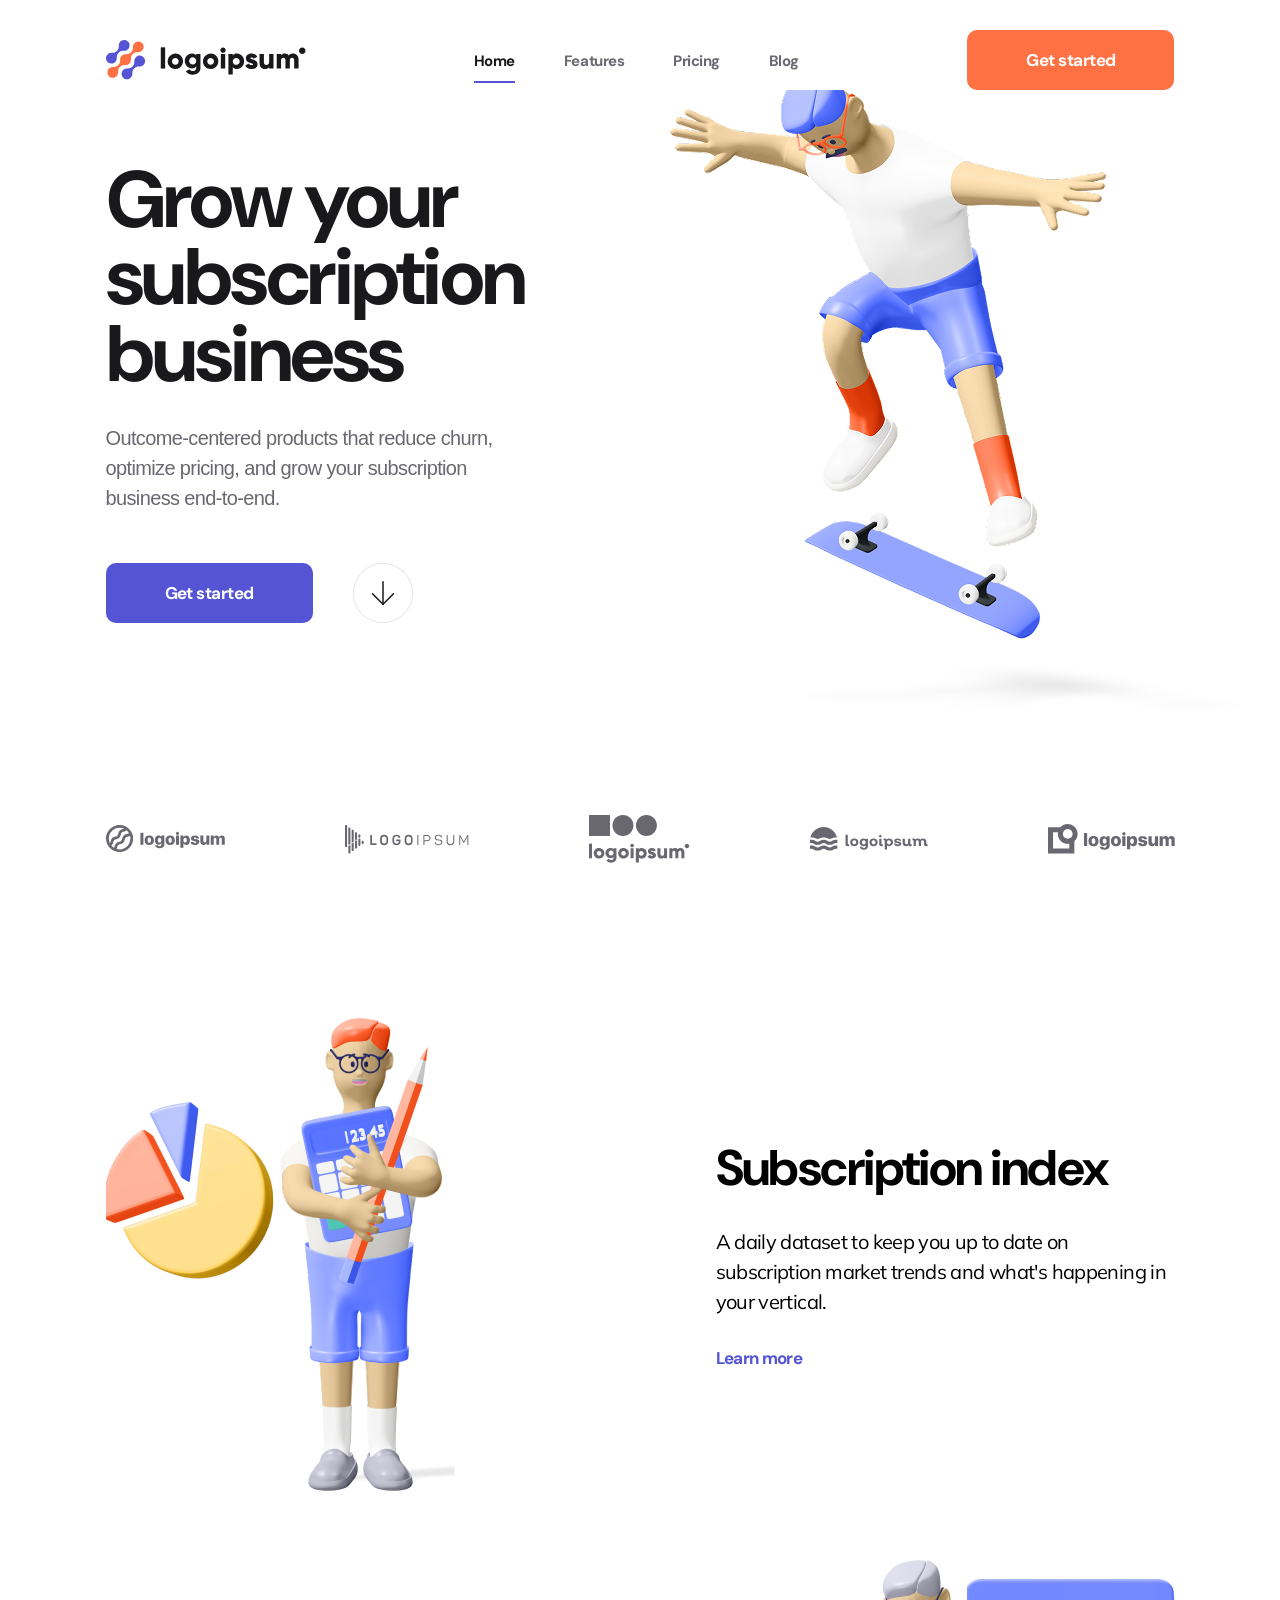
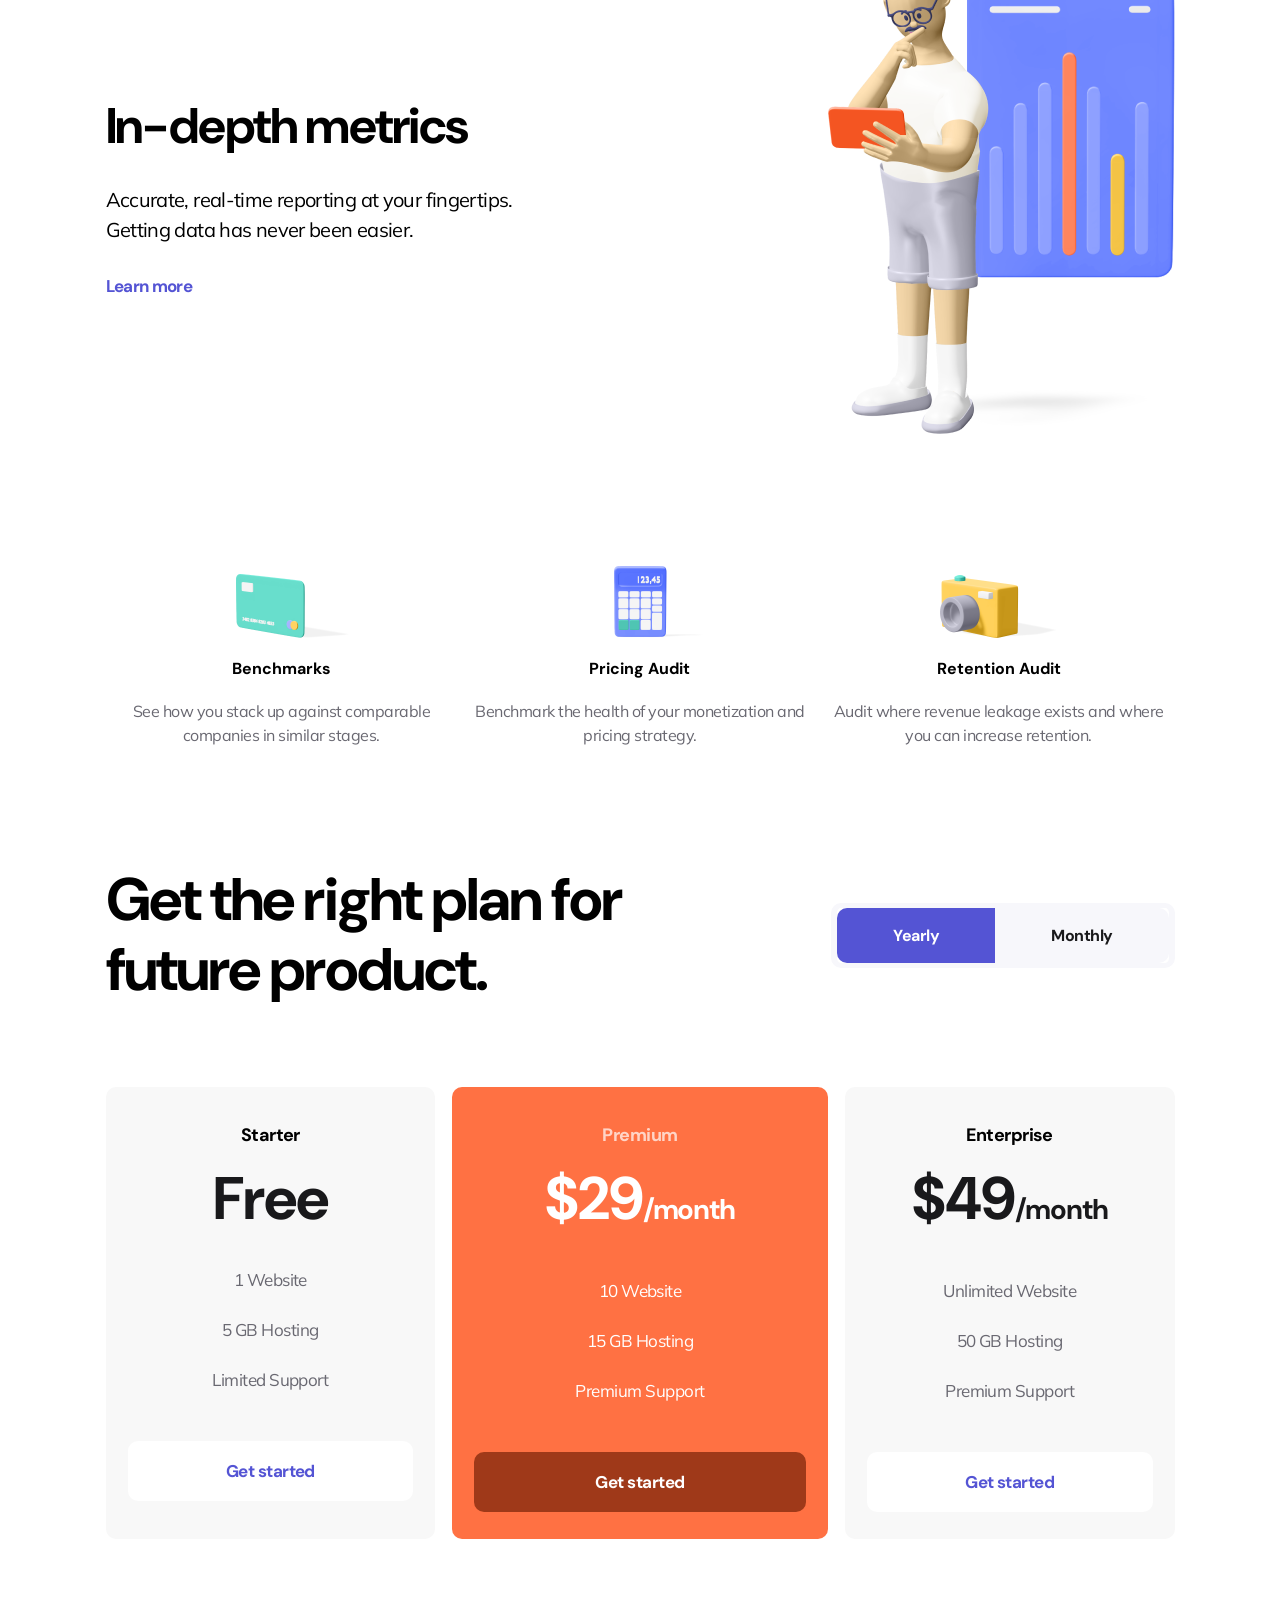
==== index.html @ ec20d64c "Add files via upload" ====
<!DOCTYPE html>
<html lang="en">
<head>
    <meta charset="UTF-8">
    <meta name="viewport" content="width=device-width, initial-scale=1.0">
    <title>Logoipsum</title>
    <link rel="stylesheet" href="style.css">
    <link rel="shortcut icon" href="images/favicon.svg" type="image/x-icon">
    <link rel="preconnect" href="https://fonts.googleapis.com">
<link rel="preconnect" href="https://fonts.gstatic.com" crossorigin>
<link href="https://fonts.googleapis.com/css2?family=DM+Sans:ital,opsz,wght@0,9..40,100..1000;1,9..40,100..1000&family=Mulish:ital,wght@0,200..1000;1,200..1000&display=swap" rel="stylesheet">
</head>
<body>
    <header class="header">
        <div class="header__container">
            <nav class="header__nav">
                <img src="images/logoipsum.svg" alt="">
                <ul class="header__list">
                    <li clas="header__list-item">
                      <a class="header__list-link active" href="/">Home</a>
                    </li>
                    <li class="header__list-item">
                      <a class="header__list-link" href="/">Features</a>
                    </li>
                    <li class="header__list-item">
                      <a class="header__list-link" href="/">Pricing</a>
                    </li>
                    <li class="header__list-item">
                      <a class="header__list-link" href="/">Blog</a>
                    </li>
                </ul>
                <a class="header__button" href="/">Get started</a>
            </nav>
        </div>
    </header>
    <main>
      <section class="hero">
      <div class="hero__container">
        <div class="hero__content">
          <img class="hero__image" src="images/pose_7.png" alt="">
          <div class="hero__text">
            <h1 class="hero__title">
              Grow your subscription business
            </h1>
            <p class="hero__desc">Outcome-centered products that reduce churn, optimize pricing, and grow your subscription business end-to-end.</p>
          </div>
          <div class="hero__buttons">
          <a class="hero__button" href="/">Get started</a>
          <a class="hero__scroll" href="#companies">
              <img class="hero__scroll-image" src="images/arrow-down.svg" alt="">
              </a>
          </div>
        </div>
         <img class="hero__image" src="images/hero-image.png" alt="">
      </div>
      </section>
       <section class="companies" id="companies">
            <div class="companies__container">
                <ul class="companies__list">
                    <li class="companies__company">
                        <img class="companies__company-logo" src="images/logo/1.svg" alt="">
                    </li>
                    <li class="companies__company">
                        <img class="companies__company-logo" src="images/logo/2.svg" alt="">
                    </li>
                    <li class="companies__company">
                        <img class="companies__company-logo" src="images/logo/3.svg" alt="">
                    </li>
                    <li class="companies__company">
                        <img class="companies__company-logo" src="images/logo/4.svg" alt="">
                    </li>
                    <li class="companies__company">
                        <img class="companies__company-logo" src="images/logo/5.svg" alt="">
                    </li>
                </ul>
            </div>
        </section>
<section class="features">
            <div class="features__container">
                <div class="feature">
                    <img class="feature__image" src="images/subscription.png" alt="">
                    <div class="feature__content">
                        <h3 class="feature__title">
                            Subscription index
                        </h3>
                        <p class="feature__desc">
                            A daily dataset to keep you up to date on subscription market trends and what's happening in
                            your vertical.
                        </p>
                        <a class="feature__link" href="/">Learn more</a>
                    </div>
                </div>
                <div class="feature">
                    <div class="feature__content">
                        <h3 class="feature__title">
                            In-depth metrics
                        </h3>
                        <p class="feature__desc">
                            Accurate, real-time reporting at your fingertips. Getting data has never been easier.
                        </p>
                        <a class="feature__link" href="/">Learn more</a>
                    </div>
                    <img class="feature__image" src="images/metrics.png" alt="">
                </div>
            </div>
        </section>
          <section class="mini-features">
            <div class="mini-features__container">
                <div class="mini-feature">
                    <header class="mini-feature__header">
                        <img class="mini-feature__image" src="images/bank-card.png" alt="">
                        <h4 class="mini-feature__title">Benchmarks</h4>
                    </header>
                    <p class="mini-feature__desc">See how you stack up against comparable companies in similar stages.
                    </p>
                </div>
                  <div class="mini-feature">
                    <header class="mini-feature__header">
                        <img class="mini-feature__image" src="images/calculator.png" alt="">
                        <h4 class="mini-feature__title">Pricing Audit</h4>
                    </header>
                    <p class="mini-feature__desc">Benchmark the health of your monetization and pricing strategy.</p>
                </div>
                  <div class="mini-feature">
                    <header class="mini-feature__header">
                        <img class="mini-feature__image" src="images/camera.png" alt="">
                        <h4 class="mini-feature__title">Retention Audit</h4>
                    </header>
                    <p class="mini-feature__desc">Audit where revenue leakage exists and where you can increase retention.
                    </p>
                </div>
            </div>
        </section>
        <section class="subscription">
            <div class="subscription__container">
                <header class="subscription__header">
                    <h2 class="subscription__title">Get the right plan for<br> future product.</h2>
                    <div class="subscription__tabs">
                        <button class="subscription__tab active">Yearly</button>
                         <button class="subscription__tab">Monthly</button>
                    </div>
                </header>
                <div class="subscription__plans">   
                    <div class="subscription__plan">
                        <p class="subscription__plan-title">Starter</p>
                        <h2 class="subscription__plan-price">Free</h2>
                        <p class="subscription__plan-features">1 Website<br>
                             5 GB Hosting<br>
                             Limited Support</p>
                        <a class="subscription__plan-button" href="/">Get started</a>
                </div>
                 <div class="subscription__plan active">
                        <p class="subscription__plan-title">Premium</p>
                        <h2 class="subscription__plan-price">$29<span>/month</span></h2>
                        <p class="subscription__plan-features">10 Website <br>
                             15 GB Hosting<br>
                              Premium Support</p>
                        <a class="subscription__plan-button" href="/">Get started</a>
                </div>
                 <div class="subscription__plan">
                        <p class="subscription__plan-title">Enterprise</p>
                        <h2 class="subscription__plan-price">$49<span>/month</span></h2>
                        <p class="subscription__plan-features">Unlimited Website<br>
                             50 GB Hosting<br>
                             Premium Support</p>
                        <a class="subscription__plan-button" href="/">Get started</a>
                    </div>
                </div>
            </div>
        </section>
    </main>
</body>
</html>
---- style.css ----
:root {
   --dark: #19191B;
   --gray: #696871;
   --purple: #5454D4;
   --orange: #FF7143;
}
html {
  scroll-padding: 100px;
  scroll-behavior: smooth;
}

* {
    margin: 0;
    padding: 0;
    box-sizing: border-box;
 }
 body {
   font-family: "DM Sans", sans-serif;
 }
 .header {
  position: fixed;
  width: 100%;
  background: white;
  z-index: 999;
  top: 0;
  padding-block: 30px 0;
 }
 [class*="__container"] {
    max-width: 1069px;
    margin-inline: auto;
 }
 .header__nav {
   display: flex;
   justify-content: space-between;
   align-items: center;
 }
 .header__list {
   display: flex;
   gap: 49px;
 }
 ul {
   list-style: none;

 }
 .header__list-link {
   font-weight: bold;
   font-size: 15px;
   letter-spacing: -0.47px;
   color: var(--gray);
   transition: color 0.3s;
 }
 .header__list-link.active {
   color: var(--dark);
   border-bottom: 2px solid var(--purple);
   padding-bottom: 10px;
 }
 .header__list-link:hover {
   color: var(--dark);
 }
 a {
   text-decoration: none;
 }
.header__button, .hero__button {
  font-weight: 700;
  font-size: 17px;
  letter-spacing: -0.53px;
  color: white;
  padding: 19px 59px;
  border-radius: 10px;
  transition: 0.3s;
}
.header__button {
  background: var(--orange)
}
.header__button:hover, .hero__button:hover {
  opacity: 90%;
}
.main {
  margin-top: 141px;
}
.hero {
  padding-block: 70px;
}
.hero__container {
  position: relative;
}
.hero__content {
  max-width: 423px;
  padding-block: 92px;
}
.hero__image {
  position: absolute;
  top:0;
  right: -75px;
}
.hero__title {
  font-weight: 700;
  font-size: 80px;
  letter-spacing: -2.5px;
  line-height: 77px;
  color: var(--dark);
}
.hero__desc {
  font-family: "Mulsih", sans-serif;
  font-size: 20px;
  letter-spacing: -0.63px;
  line-height: 30px;
  color: var(--gray);
  margin-top: 30px;
}
.hero__buttons {
  margin-top: 50px;
  display: flex;
  gap: 40px;
}
.hero__button {
  background: var(--purple);
}
.hero__scroll {
  width: 60px;
  height: 60px;
  display: flex;
  align-items: center;
  justify-content: center;
  border: 1px solid #E7E7E7;
  border-radius: 100px;
}
.companies {
  padding-block: 30px;
}
.companies__list {
  display: flex;
  justify-content: space-between;
  align-items: center;
}
.features {
    padding-block: 120px;
}

.features__container {
    display: flex;
    flex-direction: column;
    gap: 69px;
}

.feature {
    display: flex;
    align-items: center;
    justify-content: space-between;
}

.feature__content {
    display: flex;
    flex-direction: column;
    gap: 30px;
    max-width: 459px;
}

.feature__title {
    font-weight: 700;
    font-size: 50px;
    letter-spacing: -1.56px;
    line-height: 57px;
}

.feature__desc {
    font-family: "Mulish", sans-serif;
    font-size: 20px;
    letter-spacing: -0.63px;
    line-height: 30px;
}

.feature__link {
    font-weight: 700;
    font-size: 17px;
    letter-spacing: -0.63px;
    color: var(--purple);
}

.feature__link:hover {
    text-decoration: underline;
}
.mini__features {
  padding-block: 32px;
}
.mini-features__container {
  display: grid;
  grid-template-columns: 1fr 1fr 1fr;
  gap: 7px;
}
.mini-feature {
  display: flex;
  flex-direction: column;
  gap: 20px;
  align-items: center;
  text-align: center;
}
.mini-feature__header {
    display: flex;
  flex-direction: column;
  gap: 7px;
}
.mini-features__title {
  font-weight: 700;
  font-size: 24px;
  letter-spacing:-0.75px;
  line-height: 36px;
}

.mini-feature__image {
  height: 97px;
}
.mini-feature__desc {
  font-family: "Mulish", sans-serif;
  letter-spacing: -0.5px;
  line-height: 24px;
  color: var(--gray)
}
.subscription {
  padding-block: 118px 158px;
}
.subscription__container {
  display: flex;
  flex-direction: column;
  gap: 82px;
}
.subscription__header {
  display: flex;
  align-items: center;
  justify-content: space-between;
}
.subscription__title {
    font-weight: 700;
  font-size: 60px;
  letter-spacing:-1.88px;
  line-height: 70px;
} 
.subscription__tabs {
    display: flex;
    border-block: 5px solid #F7F7FB;
    border-inline: 6px solid #F7F7FB;
    border-radius: 10px;
}

.subscription__tab {
    cursor: pointer;
    font-family: inherit;
    border: none;
    font-weight: 700;
    font-size: 16px;
    letter-spacing: -0.5px;
    background: #F7F7FB;
    padding: 17px 56px;
    border-radius: 0 10px 10px 0;
    color: var(--dark)
}

.subscription__tab.active {
    border-radius: 10px 0 0 10px;
    background: var(--purple);
    color: white;
}
.subscription__plans {
  display: grid;
  grid-template-columns: 330fr 376fr 330fr;
  gap: 17px;
}
.subscription__plan {
  padding: 34px 22px 27px;
  background: #f8f8f8;
  border-radius: 10px;
  text-align: center;
}
.subscription__plan-title {
  font-weight: 700;
  font-size: 18px;
  letter-spacing: -0.56px;
  line-height: 28px;
  color: var(gray);
}
.subscription__plan-price {
  font-weight: 700;
  font-size: 60px;
  letter-spacing: -1.03px;
  line-height: 56px;
  color: var(--dark);
  margin-top: 22px;
}
.subscription__plan-price > span {
  font-size: 28px;
}
.subscription__plan-features {
  font-family: "Mulish", sans-serif;
  font-size: 17px;
  letter-spacing: -0.53px;
  line-height: 50px;
  color: var(--gray);
  margin-top: 28px;
}
.subscription__plan-button {
  width: 100%;
  display: flex;
  justify-content: center;
  background: white;
  padding-block: 19px;
  border-radius: 10px;
  font-weight: 700;
  font-size: 17px;
  letter-spacing: -0.53px;
  color: var(--purple);
  margin-top: 36px;
}
.subscription__plan.active {
  background: var(--orange);
}
.subscription__plan.active .subscription__plan-title {
  color: rgba(255, 255, 255, 70%);
}
.subscription__plan.active .subscription__plan-price, .subscription__plan.active .subscription__plan-features, .subscription__plan.active .subscription__plan-button {
  color: white;
}
.subscription__plan.active .subscription__plan-button {
  background: #9F3919;
}
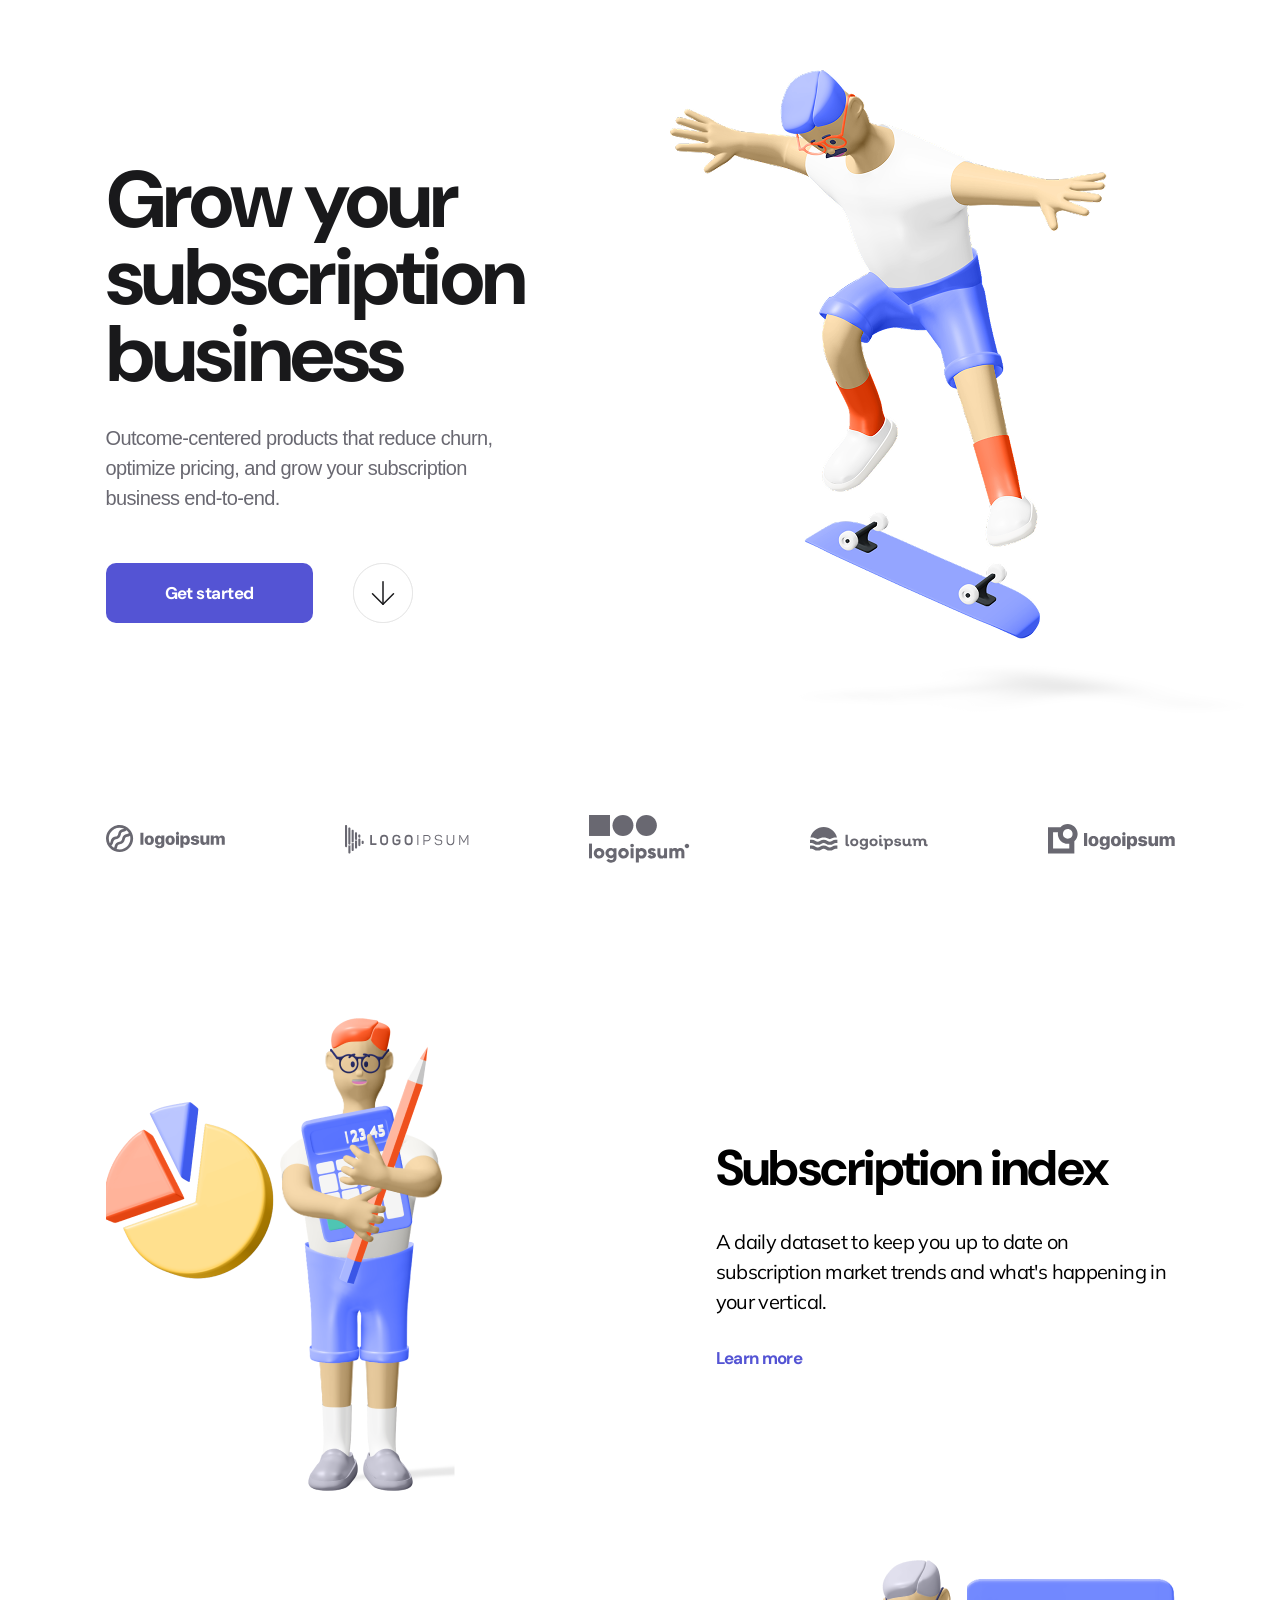
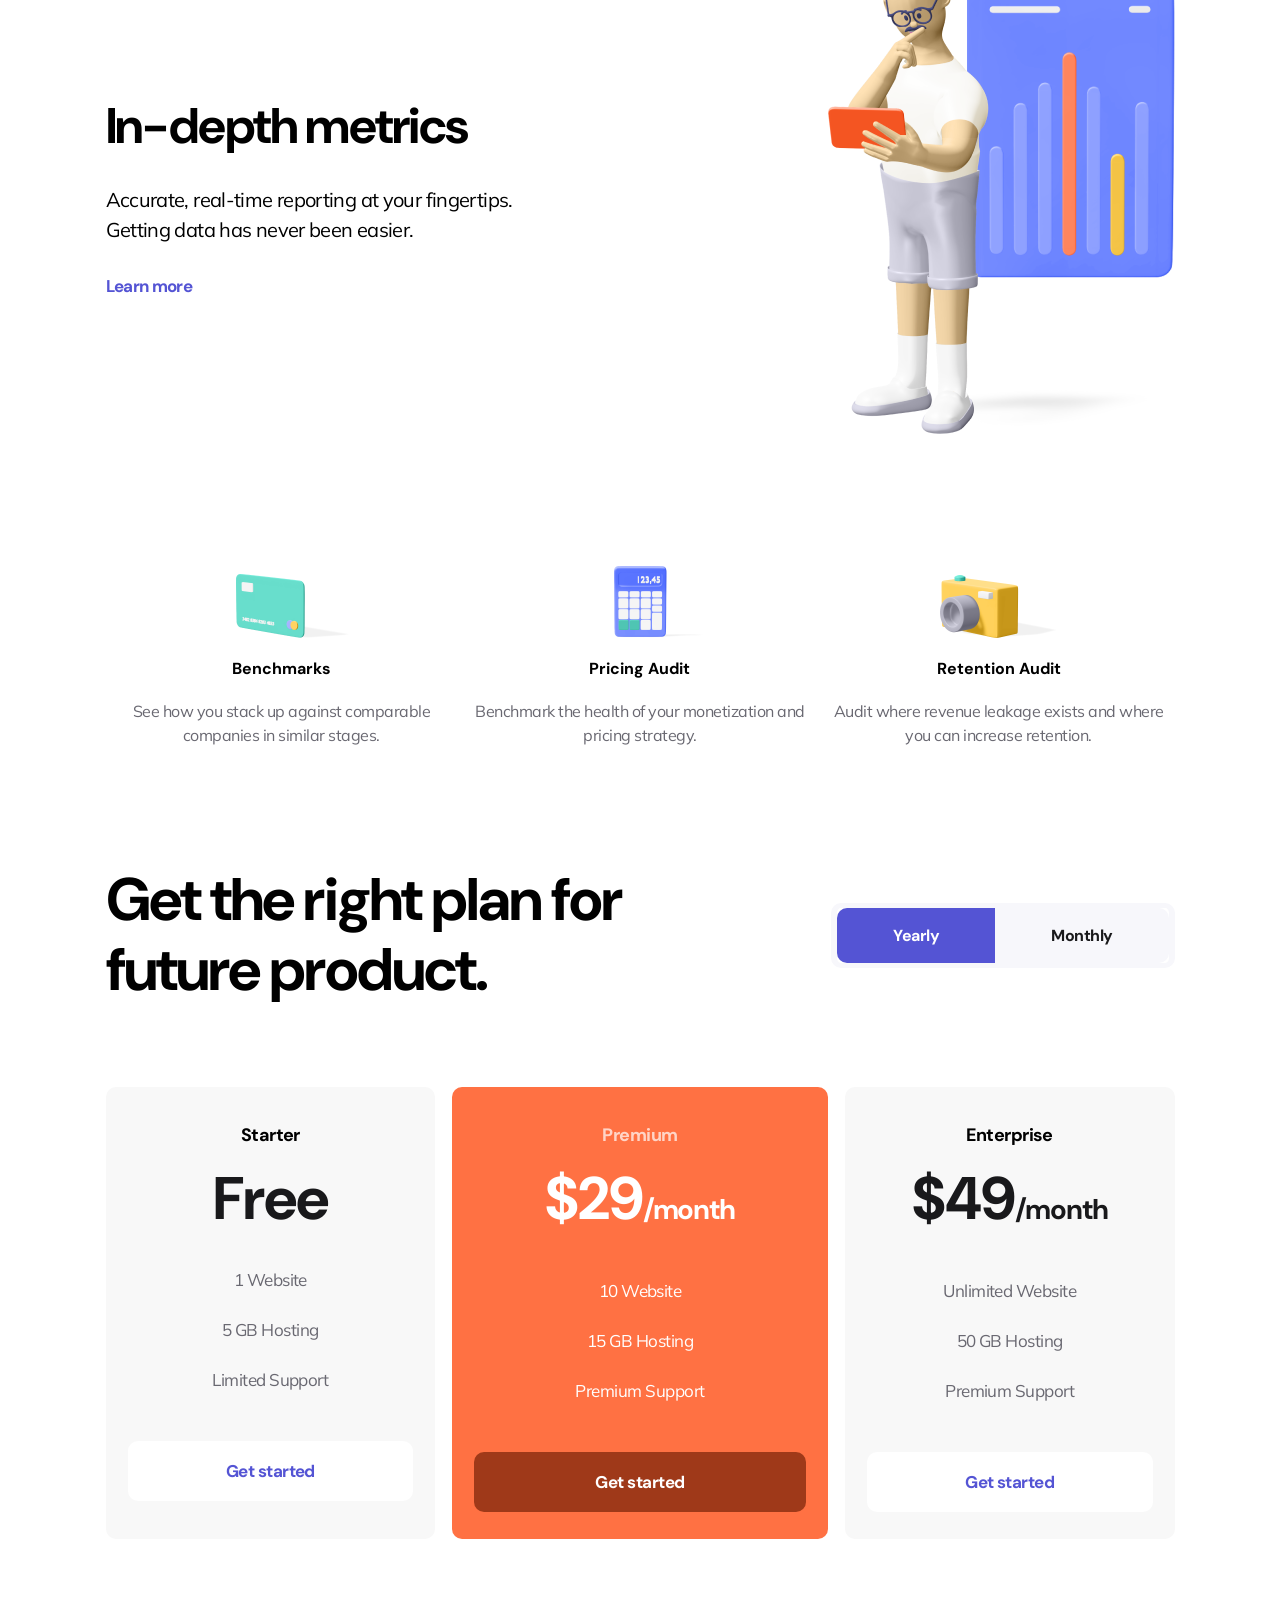
==== commit 3f272211: "Update index.html" ====
--- a/index.html
+++ b/index.html
@@ -11,28 +11,6 @@
 <link href="https://fonts.googleapis.com/css2?family=DM+Sans:ital,opsz,wght@0,9..40,100..1000;1,9..40,100..1000&family=Mulish:ital,wght@0,200..1000;1,200..1000&display=swap" rel="stylesheet">
 </head>
 <body>
-    <header class="header">
-        <div class="header__container">
-            <nav class="header__nav">
-                <img src="images/logoipsum.svg" alt="">
-                <ul class="header__list">
-                    <li clas="header__list-item">
-                      <a class="header__list-link active" href="/">Home</a>
-                    </li>
-                    <li class="header__list-item">
-                      <a class="header__list-link" href="/">Features</a>
-                    </li>
-                    <li class="header__list-item">
-                      <a class="header__list-link" href="/">Pricing</a>
-                    </li>
-                    <li class="header__list-item">
-                      <a class="header__list-link" href="/">Blog</a>
-                    </li>
-                </ul>
-                <a class="header__button" href="/">Get started</a>
-            </nav>
-        </div>
-    </header>
     <main>
       <section class="hero">
       <div class="hero__container">
@@ -170,4 +148,4 @@
         </section>
     </main>
 </body>
-</html>+</html>
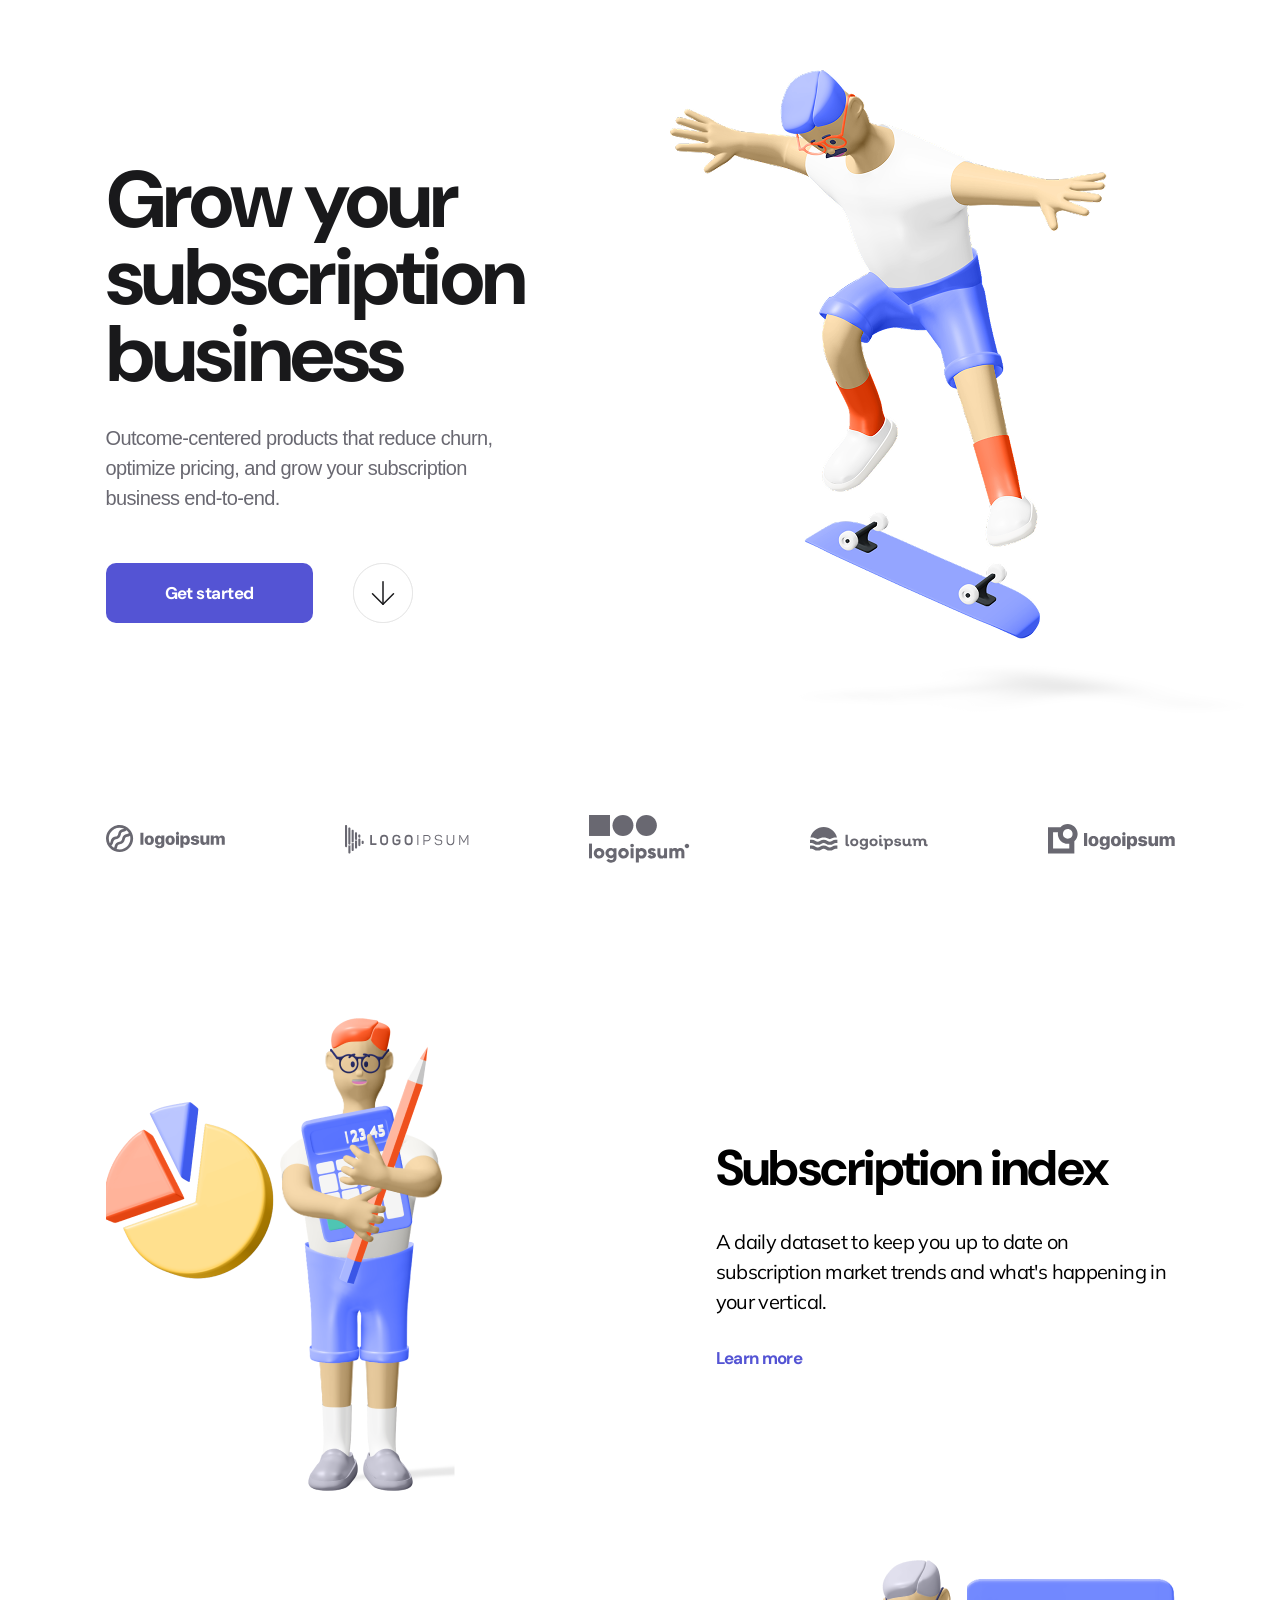
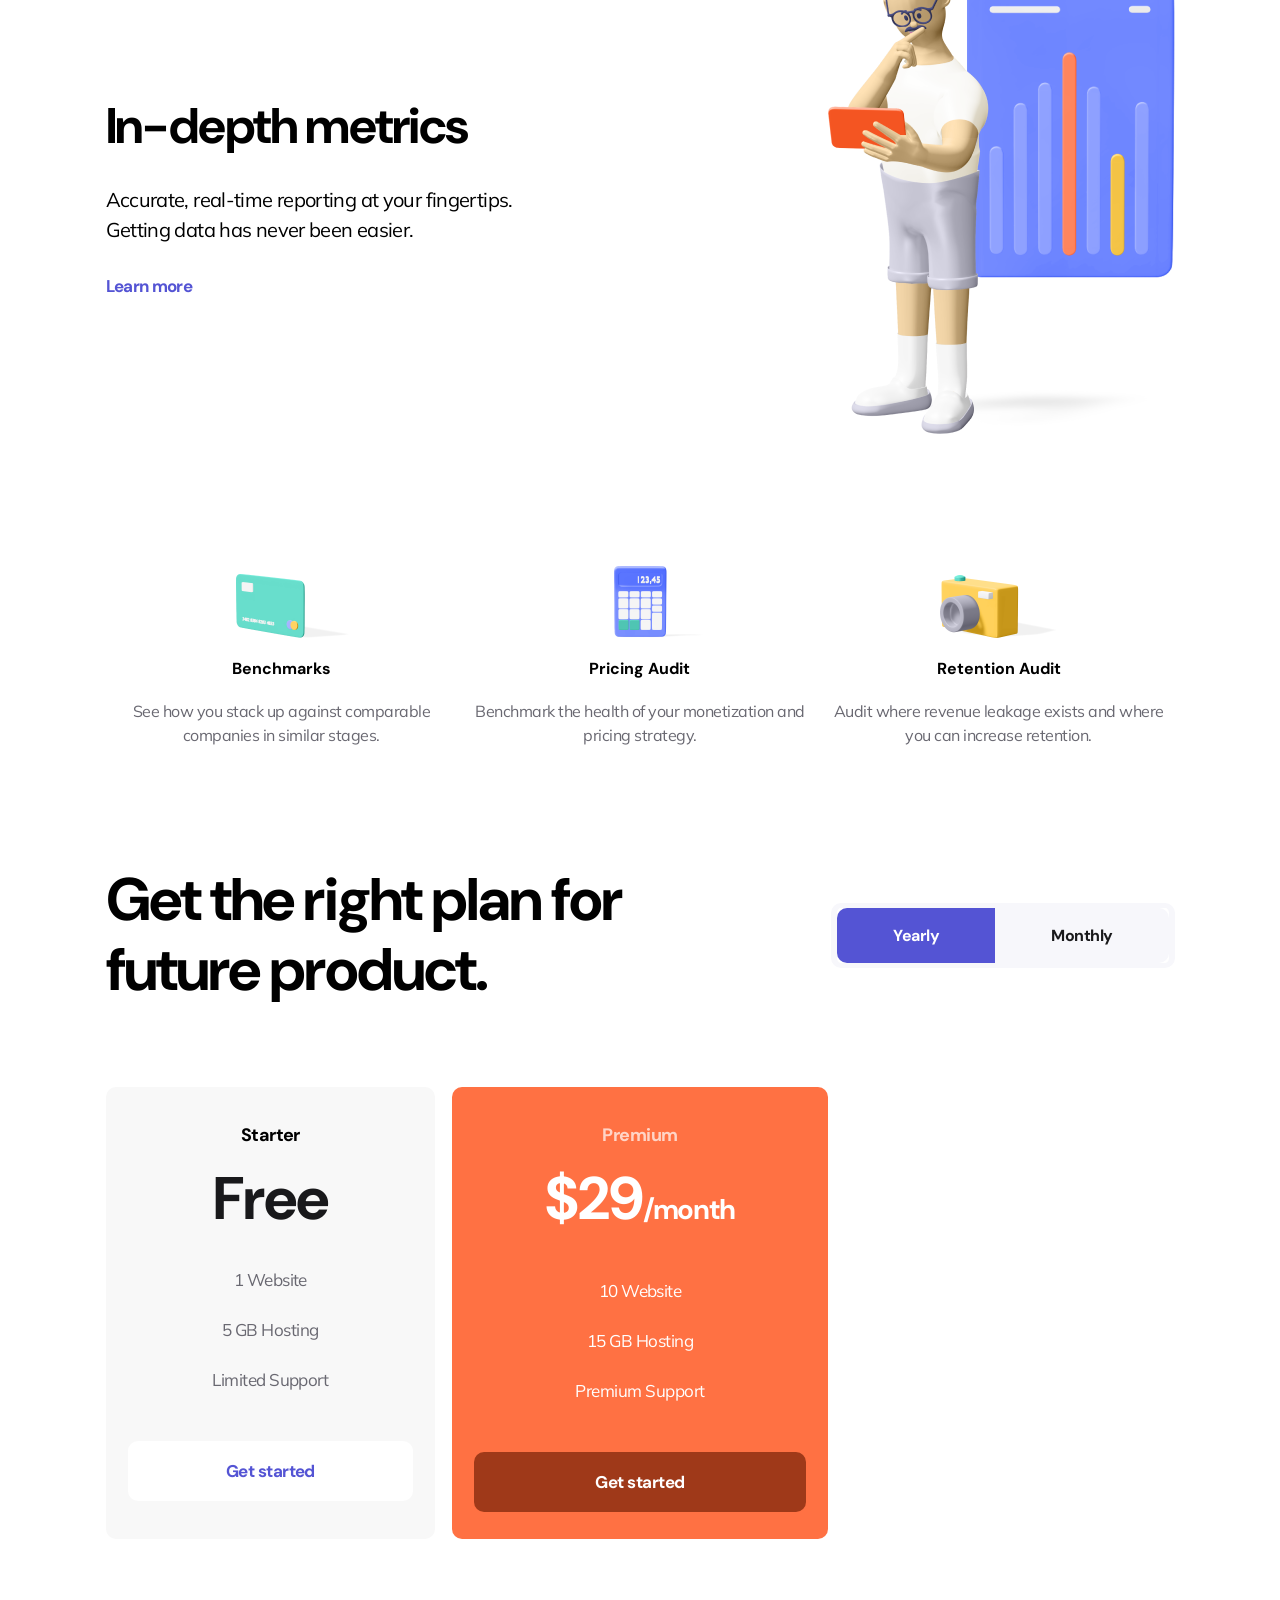
==== commit dec1efb1: "Update index.html" ====
--- a/index.html
+++ b/index.html
@@ -135,14 +135,6 @@
                               Premium Support</p>
                         <a class="subscription__plan-button" href="/">Get started</a>
                 </div>
-                 <div class="subscription__plan">
-                        <p class="subscription__plan-title">Enterprise</p>
-                        <h2 class="subscription__plan-price">$49<span>/month</span></h2>
-                        <p class="subscription__plan-features">Unlimited Website<br>
-                             50 GB Hosting<br>
-                             Premium Support</p>
-                        <a class="subscription__plan-button" href="/">Get started</a>
-                    </div>
                 </div>
             </div>
         </section>
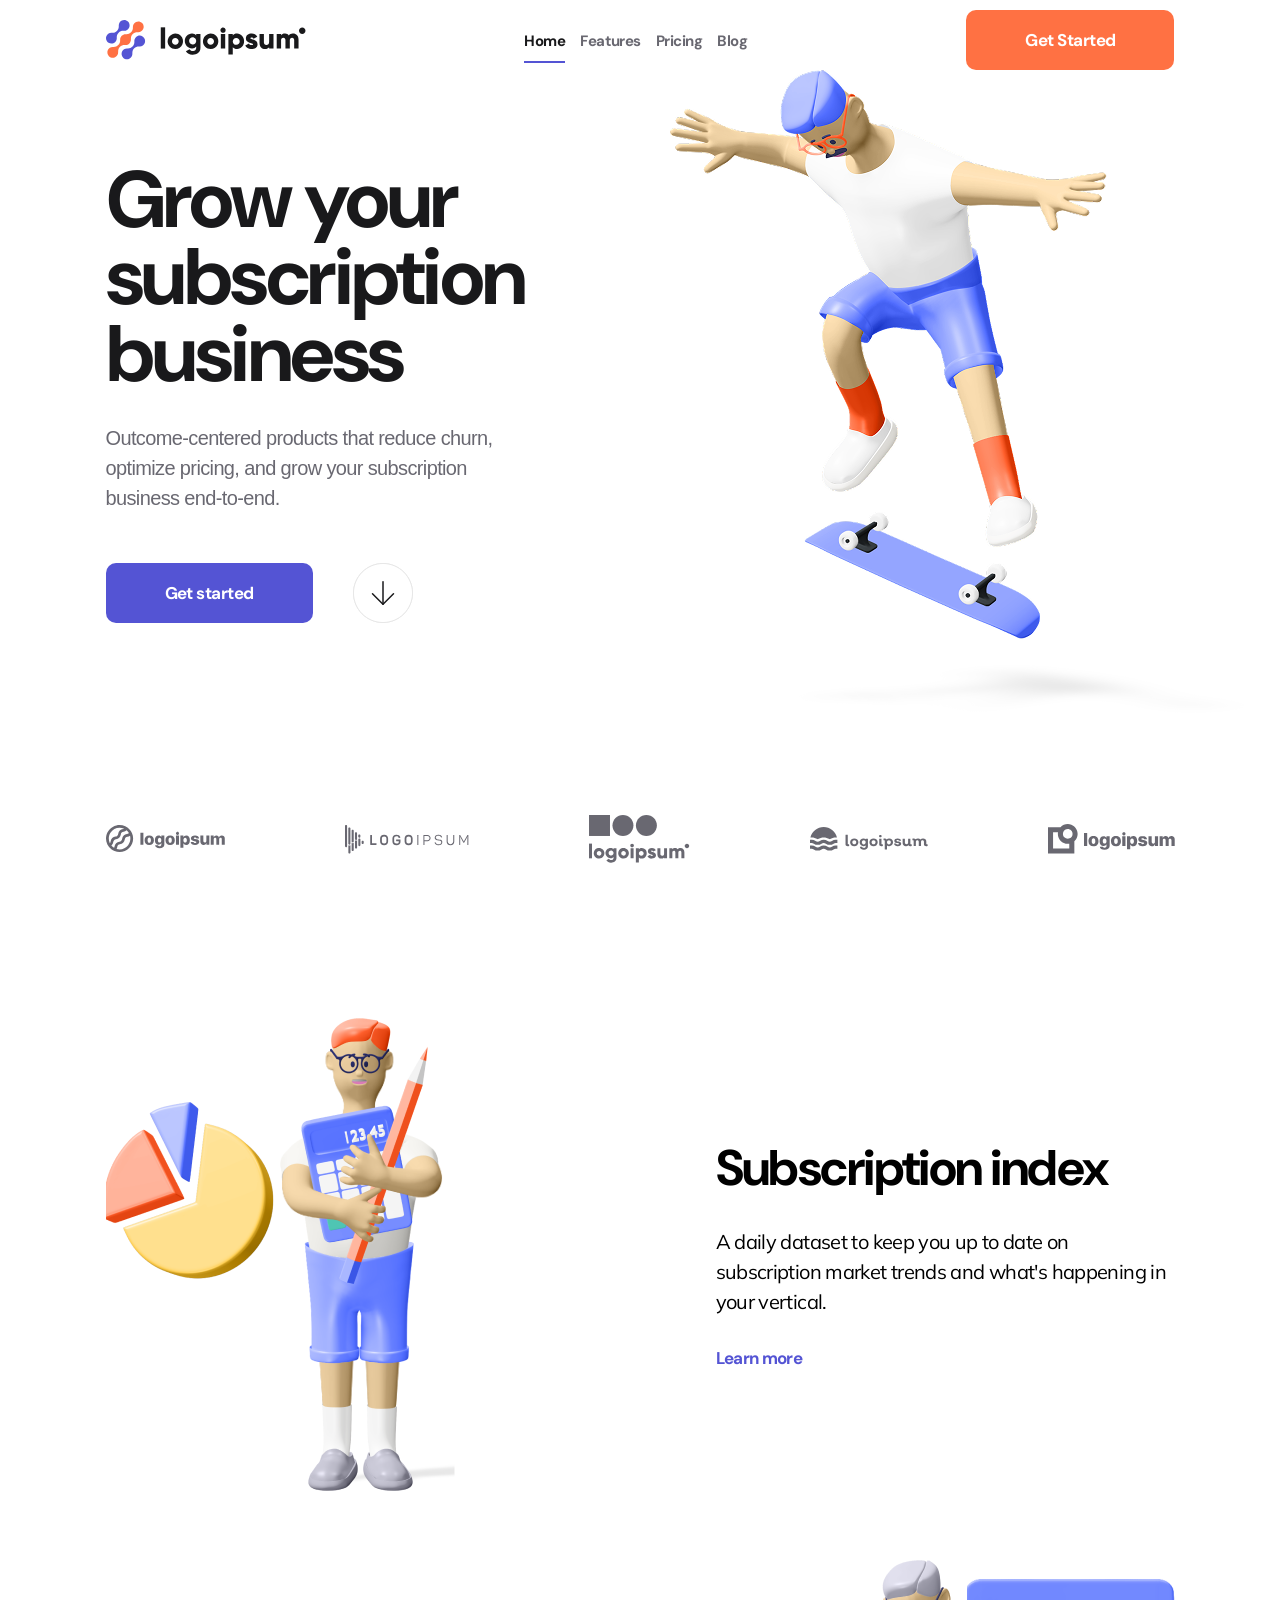
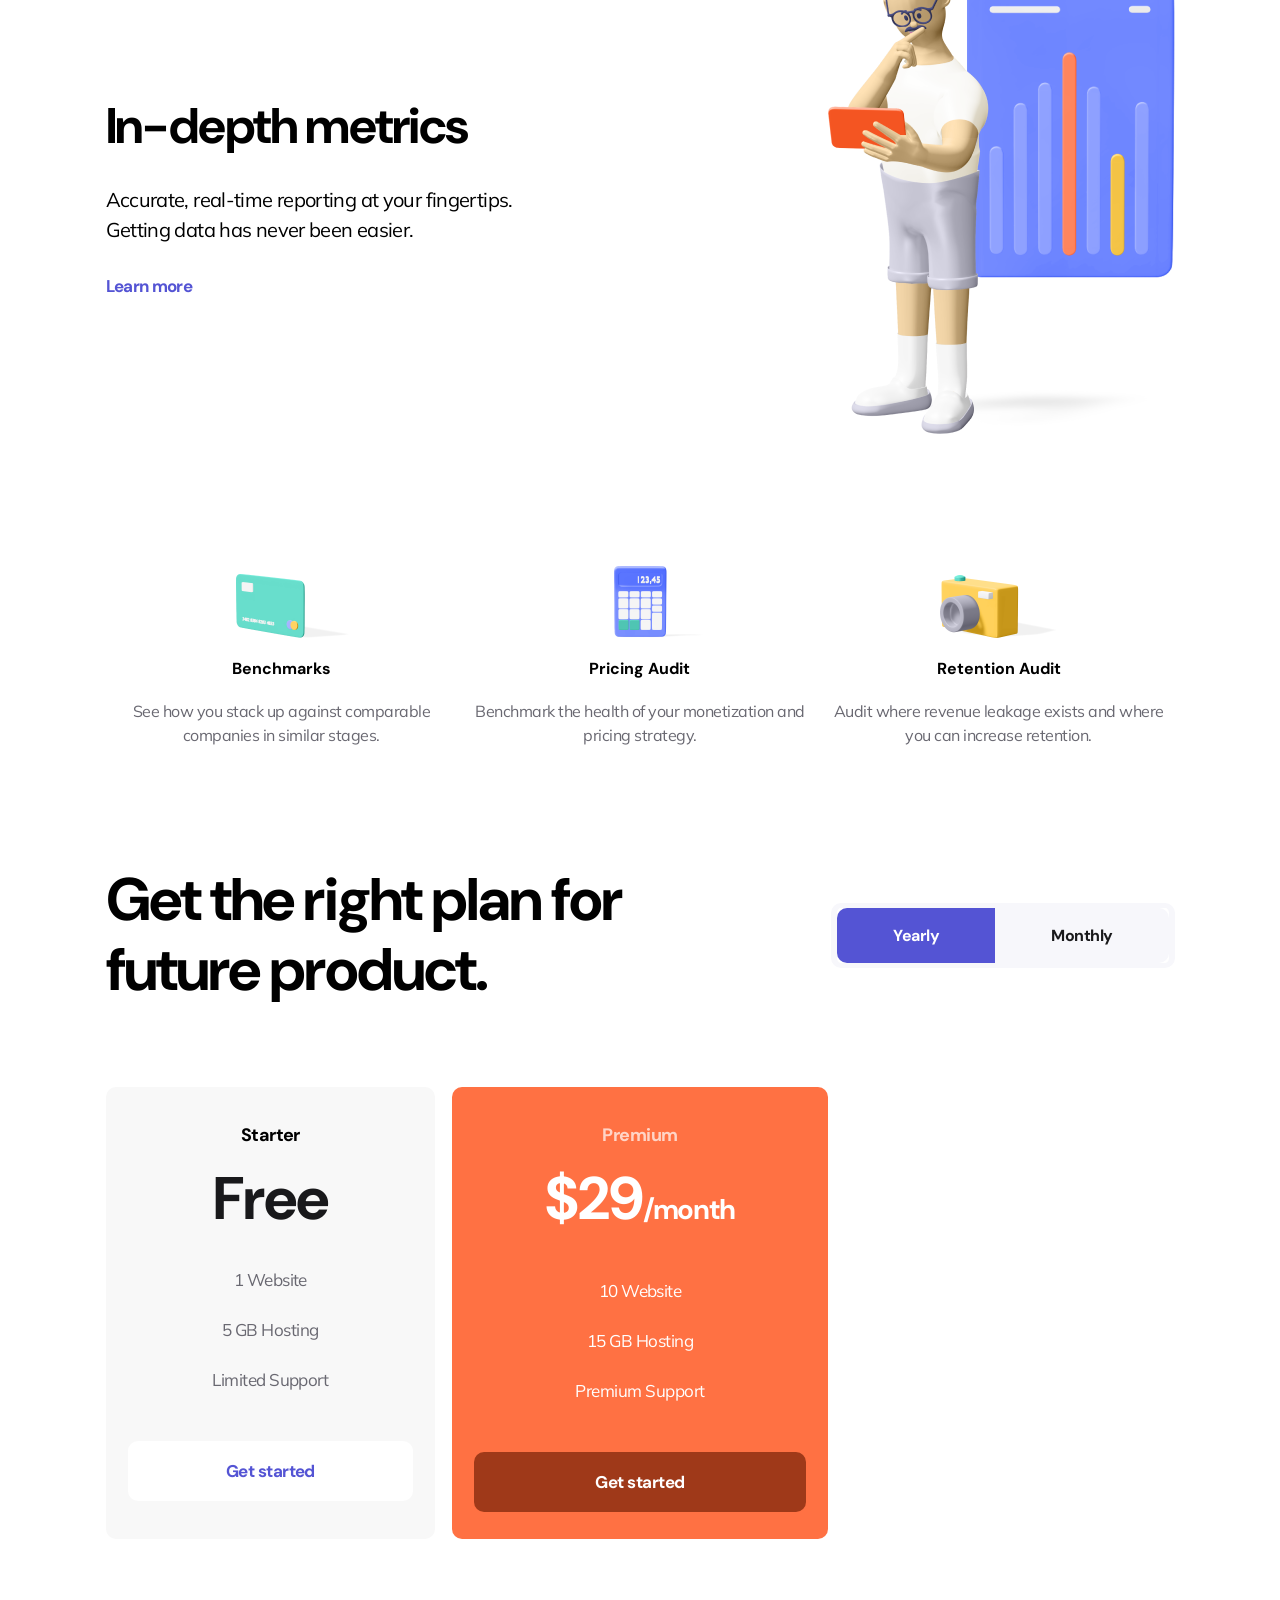
==== commit e8bfae70: "Update index.html" ====
--- a/index.html
+++ b/index.html
@@ -11,6 +11,28 @@
 <link href="https://fonts.googleapis.com/css2?family=DM+Sans:ital,opsz,wght@0,9..40,100..1000;1,9..40,100..1000&family=Mulish:ital,wght@0,200..1000;1,200..1000&display=swap" rel="stylesheet">
 </head>
 <body>
+     <header class="header">
+        <div class="header__container">
+            <nav class="header__nav">
+                <img src="images/logoipsum.svg" alt="">
+                <ul class="header__list">
+                    <li class="header__list-item">
+                        <a class="header__list-link active" href="/">Home</a>
+                    </li>
+                    <li class="header__list-item">
+                        <a class="header__list-link" href="/">Features</a>
+                    </li>
+                    <li class="header__list-item">
+                        <a class="header__list-link" href="/">Pricing</a>
+                    </li>
+                    <li class="header__list-item">
+                        <a class="header__list-link" href="/">Blog</a>
+                    </li>
+                </ul>
+                <a class="header__button" href="/">Get Started</a>
+            </nav>
+        </div>
+    </header>
     <main>
       <section class="hero">
       <div class="hero__container">
--- a/style.css
+++ b/style.css
@@ -74,6 +74,18 @@
 }
 .header__button:hover, .hero__button:hover {
   opacity: 90%;
+}
+@media (min-width: 768px) {.header  {
+  padding-block: 10px 0;
+}
+ .nav {
+  display: flex;
+  flex-direction: row;
+}
+.header__list {
+  display: flex;
+  gap: 15px;
+}
 }
 .main {
   margin-top: 141px;
